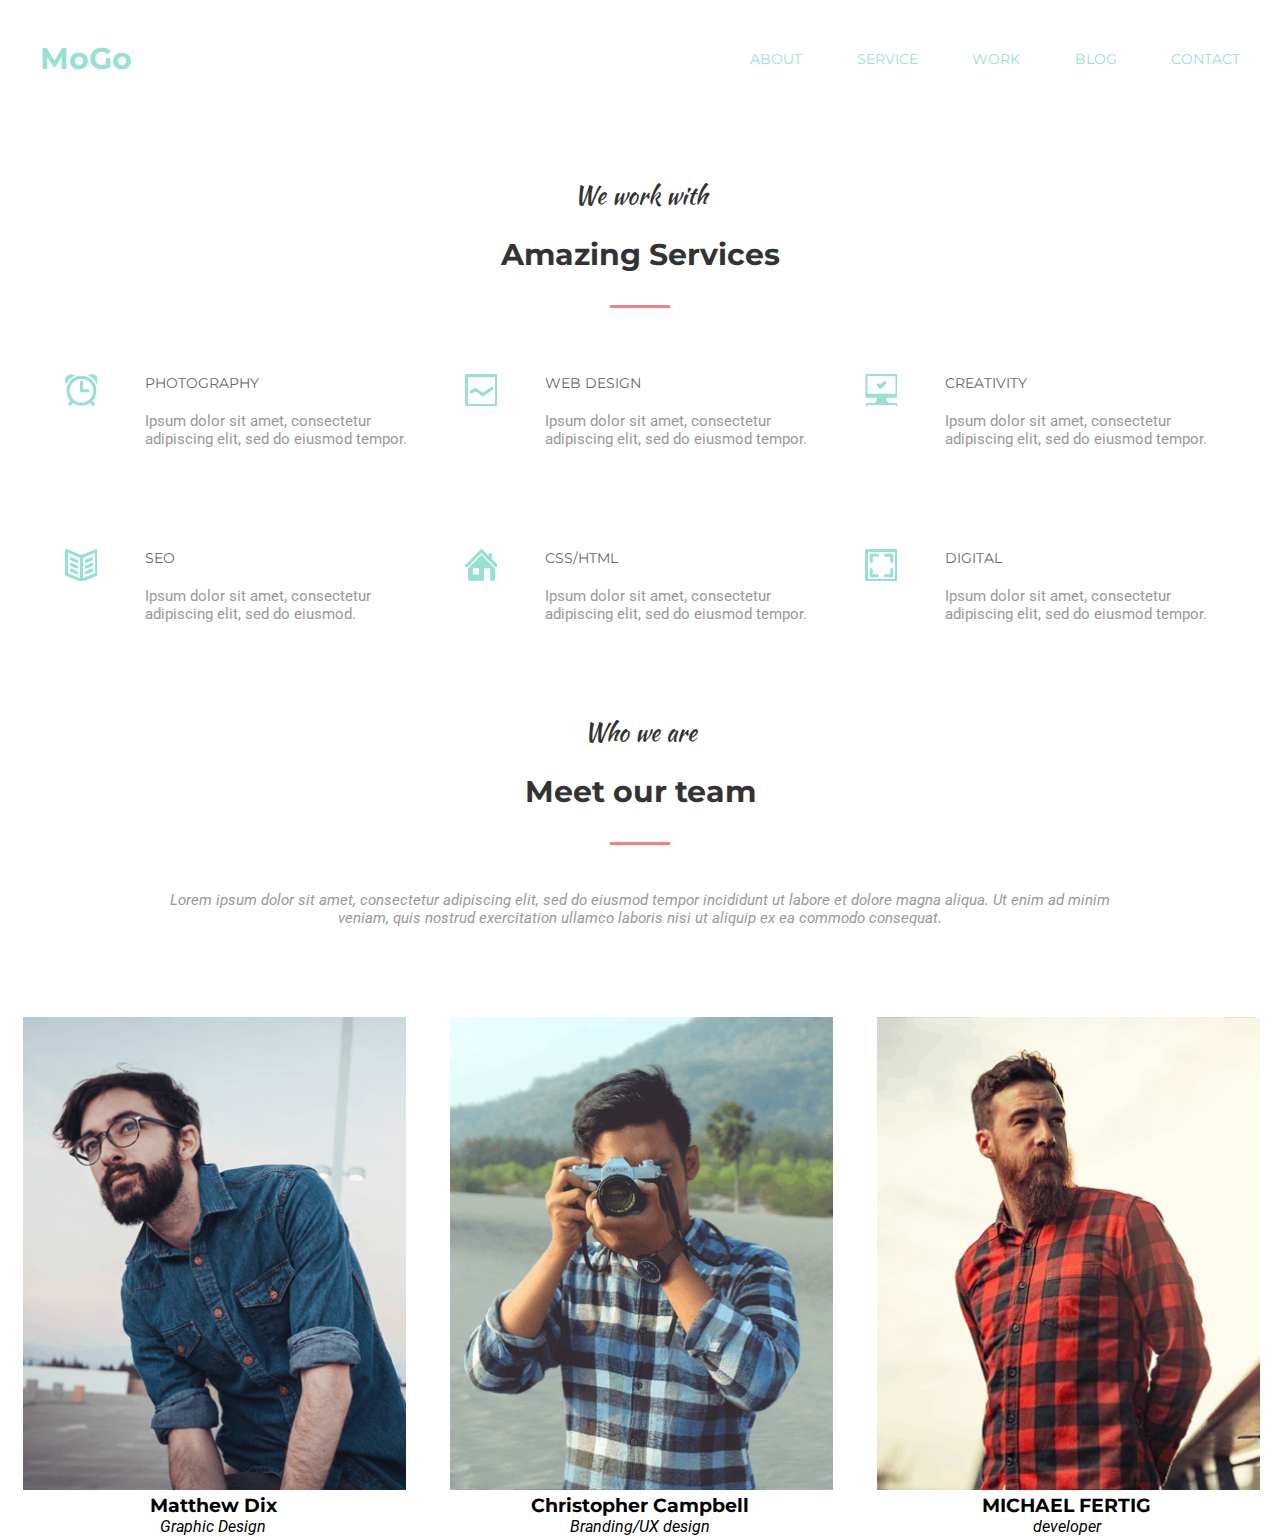
==== module5/index.html @ 80925003 "module5" ====
<!DOCTYPE html>
<html lang="en">
<head>
    <meta charset="UTF-8">
    <meta name="viewport" content="width=device-width, initial-scale=1.0">
    <title>Homework 5🤍</title>
    <link rel="stylesheet" href="./css/styles.css">
</head>
<body>
    <header class="header">
        <div class="header_wrapper">
            <h1 class="logo"><a class="logo_link">MoGo</a></h1>
            <nav class="navigation">
                <ul class="nav_menu">
                    <li class="menu_item"><a href="#" class="menu_item_link">About</a>
                   <ul class="sub_menu">
                       <li class="sub_menu_item"><a href="#" class="sub_menu_item_link">About</a></li>
                       <li class="sub_menu_item"><a href="#" class="sub_menu_item_link">About</a></li>
                       <li class="sub_menu_item"><a href="#" class="sub_menu_item_link">About</a></li>
                       <li class="sub_menu_item"><a href="#" class="sub_menu_item_link">About</a></li>
                       <li class="sub_menu_item"><a href="#" class="sub_menu_item_link">About</a></li>
                   </ul> 
                    </li>
                    <li class="menu_item"><a href="#" class="menu_item_link">service</a>
                   <ul class="sub_menu">
                       <li class="sub_menu_item"><a href="#" class="sub_menu_item_link">service</a></li>
                       <li class="sub_menu_item"><a href="#" class="sub_menu_item_link">service</a></li>
                       <li class="sub_menu_item"><a href="#" class="sub_menu_item_link">service</a></li>
                       <li class="sub_menu_item"><a href="#" class="sub_menu_item_link">service</a></li>
                       <li class="sub_menu_item"><a href="#" class="sub_menu_item_link">service</a></li>
                   </ul> 
                    </li>
                    <li class="menu_item"><a href="#" class="menu_item_link">work</a>
                   <ul class="sub_menu">
                       <li class="sub_menu_item"><a href="#" class="sub_menu_item_link">work</a></li>
                       <li class="sub_menu_item"><a href="#" class="sub_menu_item_link">work</a></li>
                       <li class="sub_menu_item"><a href="#" class="sub_menu_item_link">work</a></li>
                       <li class="sub_menu_item"><a href="#" class="sub_menu_item_link">work</a></li>
                       <li class="sub_menu_item"><a href="#" class="sub_menu_item_link">work</a></li>
                   </ul> 
                    </li>
                    <li class="menu_item"><a href="#" class="menu_item_link">blog</a>
                   <ul class="sub_menu">
                       <li class="sub_menu_item"><a href="#" class="sub_menu_item_link">blog</a></li>
                       <li class="sub_menu_item"><a href="#" class="sub_menu_item_link">blog</a></li>
                       <li class="sub_menu_item"><a href="#" class="sub_menu_item_link">blog</a></li>
                       <li class="sub_menu_item"><a href="#" class="sub_menu_item_link">blog</a></li>
                       <li class="sub_menu_item"><a href="#" class="sub_menu_item_link">blog</a></li>
                   </ul> 
                    </li>
                    <li class="menu_item"><a href="#" class="menu_item_link">contact</a>
                   <ul class="sub_menu">
                       <li class="sub_menu_item"><a href="#" class="sub_menu_item_link">contact</a></li>
                       <li class="sub_menu_item"><a href="#" class="sub_menu_item_link">contact</a></li>
                       <li class="sub_menu_item"><a href="#" class="sub_menu_item_link">contact</a></li>
                       <li class="sub_menu_item"><a href="#" class="sub_menu_item_link">contact</a></li>
                       <li class="sub_menu_item"><a href="#" class="sub_menu_item_link">contact</a></li>
                   </ul> 
                    </li>
                </ul>
            </nav>
        </div>
    </header>
    <main class="main">
        <div class="main_wrapper">
            <div class="work">
                <div class="work_wrapper">
                <h3 class="work_text">We work with</h3>
                <h2 class="work_subText">Amazing Services</h2>
            </div>
            </div>
            <section class="services">

                <div class="services_wrapper">
                <div class="services_div alarm">
                    <div class="services_text_wapper">
                    <h2 class="services_div_zag">Photography</h2>
                    <p class="services_div_content">Ipsum dolor sit amet, consectetur adipiscing elit, sed do eiusmod tempor.</p>
                    </div>
                </div>
                <div class="services_div line_graph">
                    <div class="services_text_wapper">
                    <h2 class="services_div_zag">Web Design</h2>
                    <p class="services_div_content">Ipsum dolor sit amet, consectetur adipiscing elit, sed do eiusmod tempor.</p>
                    </div>
                </div>
                <div class="services_div computer">
                    <div class="services_text_wapper">
                    <h2 class="services_div_zag">Creativity</h2>
                    <p class="services_div_content">Ipsum dolor sit amet, consectetur adipiscing elit, sed do eiusmod tempor.</p>
                    </div>
                </div>
                <div class="services_div margin_bottom book">
                    <div class="services_text_wapper">
                    <h2 class="services_div_zag">seo</h2>
                    <p class="services_div_content">Ipsum dolor sit amet, consectetur adipiscing elit, sed do eiusmod.</p>
                    </div>
                </div>
                <div class="services_div margin_bottom home">
                    <div class="services_text_wapper">
                    <h2 class="services_div_zag">Css/Html</h2>
                    <p class="services_div_content">Ipsum dolor sit amet, consectetur adipiscing elit, sed do eiusmod tempor.</p>
                    </div>
                </div>
                <div class="services_div margin_bottom photo">
                    <div class="services_text_wapper">
                    <h2 class="services_div_zag">digital</h2>
                    <p class="services_div_content">Ipsum dolor sit amet, consectetur adipiscing elit, sed do eiusmod tempor.</p>
                    </div>
                </div>
            </div>
            </div>
        </div>
    </section>
            <div class="are">
                <div class="are_wrapper">
                <h3 class="are_upper_text">Who we are</h3>
                <h2 class="are_text">Meet our team</h2>
            </div>
            <div class="are_sub_text_wrapper">
            <p class="are_sub_text">Lorem ipsum dolor sit amet, consectetur adipiscing elit, sed do eiusmod tempor incididunt ut labore et dolore magna aliqua. Ut enim ad minim veniam, quis nostrud exercitation ullamco laboris nisi ut aliquip ex ea commodo consequat. </p>
        </div>    
        </div>
        <div class="team">
            <div class="cards_wrapper">
                <div class="card">
                    <div class="card_cont">
    
                        <img class="teamFoto" src="./imges/Layer1.png" alt="bad_file">
    
                        <div class="teamCardGradient">
    
                        <div class="social">
                            <a class="social_link" href="#">
                                <img class="social_icon" src="./imges/facebook.png" alt="bad_file">
                            </a>
                            <a class="social_link" href="#">
                                <img class="social_icon" src="./imges/twitter.png" alt="bad_file">
                            </a>
                            <a class="social_link" href="#">
                                <img class="social_icon" src="./imges/pinterest.png" alt="bad_file">
                            </a>
                            <a class="social_link" href="#">
                                <img class="social_icon" src="./imges/instagram.png" alt="bad_file">
                            </a>
                        </div>
                    </div>
                        
                    </div>
                    <h3 class="name">Matthew Dix</h3>
                        <p class="profesion">Graphic Design</p>
                </div>
                <div class="card">
                    <div class="card_cont">
    
                        <img class="teamFoto" src="./imges/Layer2.png" alt="bad_file">
    
                        <div class="teamCardGradient">
    
                        <div class="social">
                            <a class="social_link" href="#">
                                <img class="social_icon" src="./imges/facebook.png" alt="bad_file">
                            </a>
                            <a class="social_link" href="#">
                                <img class="social_icon" src="./imges/twitter.png" alt="bad_file">
                            </a>
                            <a class="social_link" href="#">
                                <img class="social_icon" src="./imges/pinterest.png" alt="bad_file">
                            </a>
                            <a class="social_link" href="#">
                                <img class="social_icon" src="./imges/instagram.png" alt="bad_file">
                            </a>
                        </div>
                    </div>
                        
                    </div>
                    <h3 class="name">Christopher Campbell</h3>
                        <p class="profesion">Branding/UX design</p>
                </div>
                <div class="card">
                    <div class="card_cont">
    
                        <img class="teamFoto" src="./imges/Layer3.png" alt="bad_file">
    
                        <div class="teamCardGradient">
    
                        <div class="social">
                            <a class="social_link" href="#">
                                <img class="social_icon" src="./imges/facebook.png" alt="bad_file">
                            </a>
                            <a class="social_link" href="#">
                                <img class="social_icon" src="./imges/twitter.png" alt="bad_file">
                            </a>
                            <a class="social_link" href="#">
                                <img class="social_icon" src="./imges/pinterest.png" alt="bad_file">
                            </a>
                            <a class="social_link" href="#">
                                <img class="social_icon" src="./imges/instagram.png" alt="bad_file">
                            </a>
                        </div>
                    </div>
                        
                    </div>
                    <h3 class="name">MICHAEL FERTIG</h3>
                        <p class="profesion">developer</p>
                </div>
            </div>
            
        </div>
            </div>
        </div>
    </main>
</body>

</html>
---- module5/css/styles.css ----
@import "./reset.css";

@import "./navigation.css";

@import "./amazing.css";

@import "./team.css";

@import url('https://fonts.googleapis.com/css2?family=Montserrat:wght@100;200;300;400;500;600;700;800;900&display=swap');

@import url('https://fonts.googleapis.com/css2?family=Kaushan+Script&display=swap');

@import url('https://fonts.googleapis.com/css2?family=Roboto:wght@100;300;400;500;700;900&display=swap');
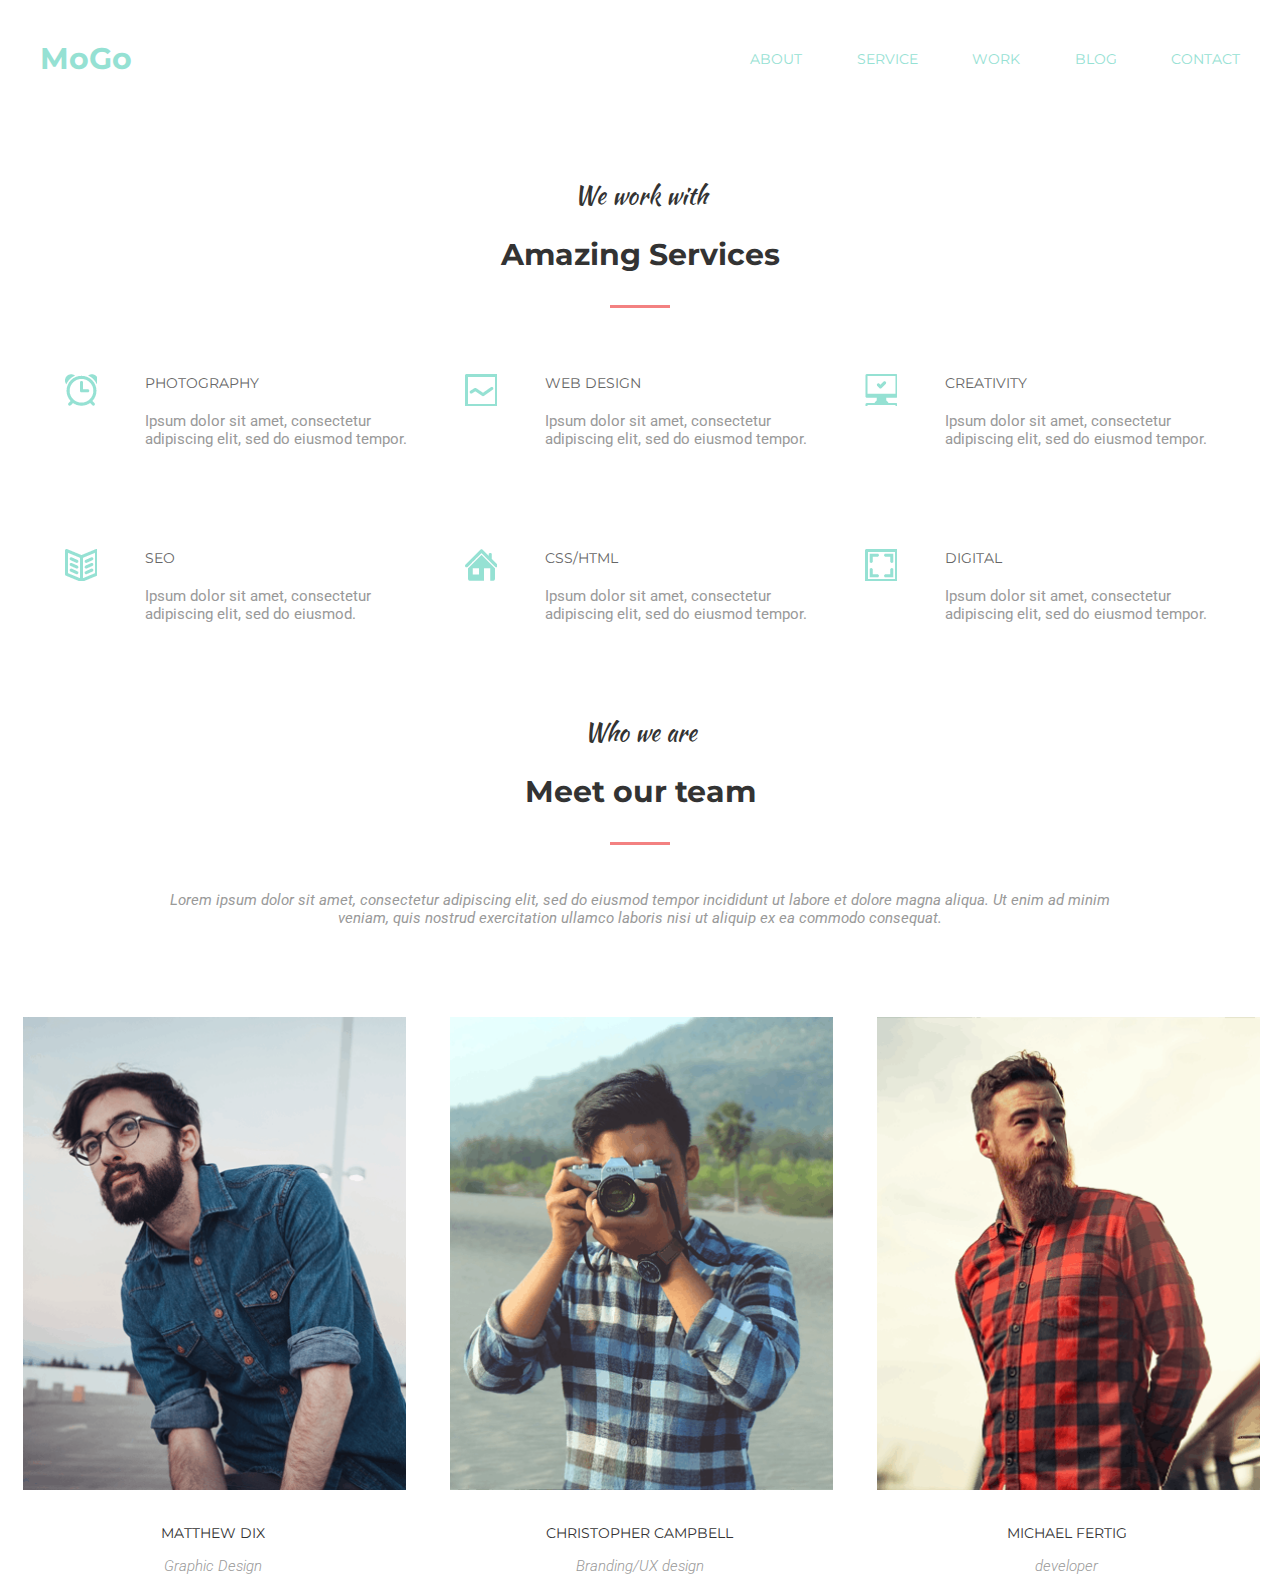
==== commit fddda066: "module5" ====
--- a/module5/index.html
+++ b/module5/index.html
@@ -109,9 +109,7 @@
                     </div>
                 </div>
             </div>
-            </div>
-        </div>
-    </section>
+            </section>
             <div class="are">
                 <div class="are_wrapper">
                 <h3 class="are_upper_text">Who we are</h3>
@@ -205,11 +203,9 @@
                         <p class="profesion">developer</p>
                 </div>
             </div>
-            
+            </div>
         </div>
-            </div>
-        </div>
-    </main>
+        </main>
 </body>
 
 </html>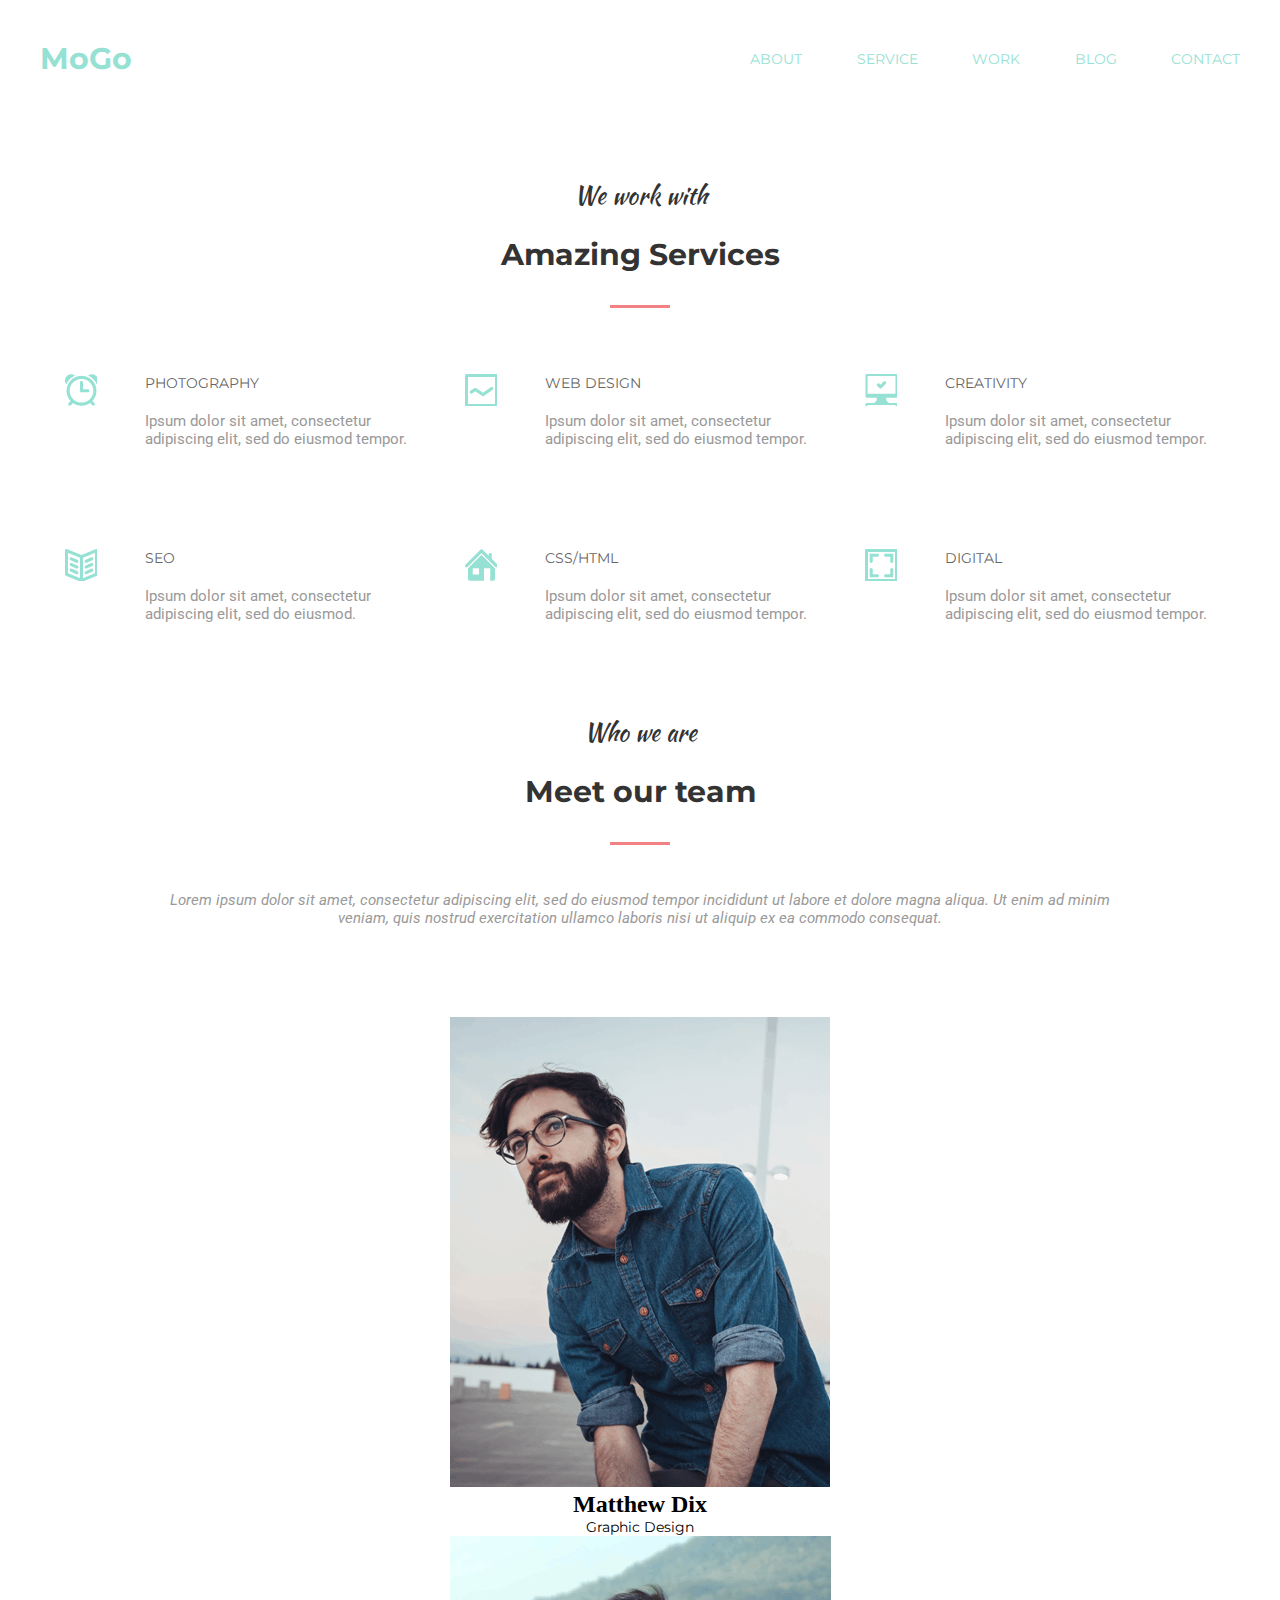
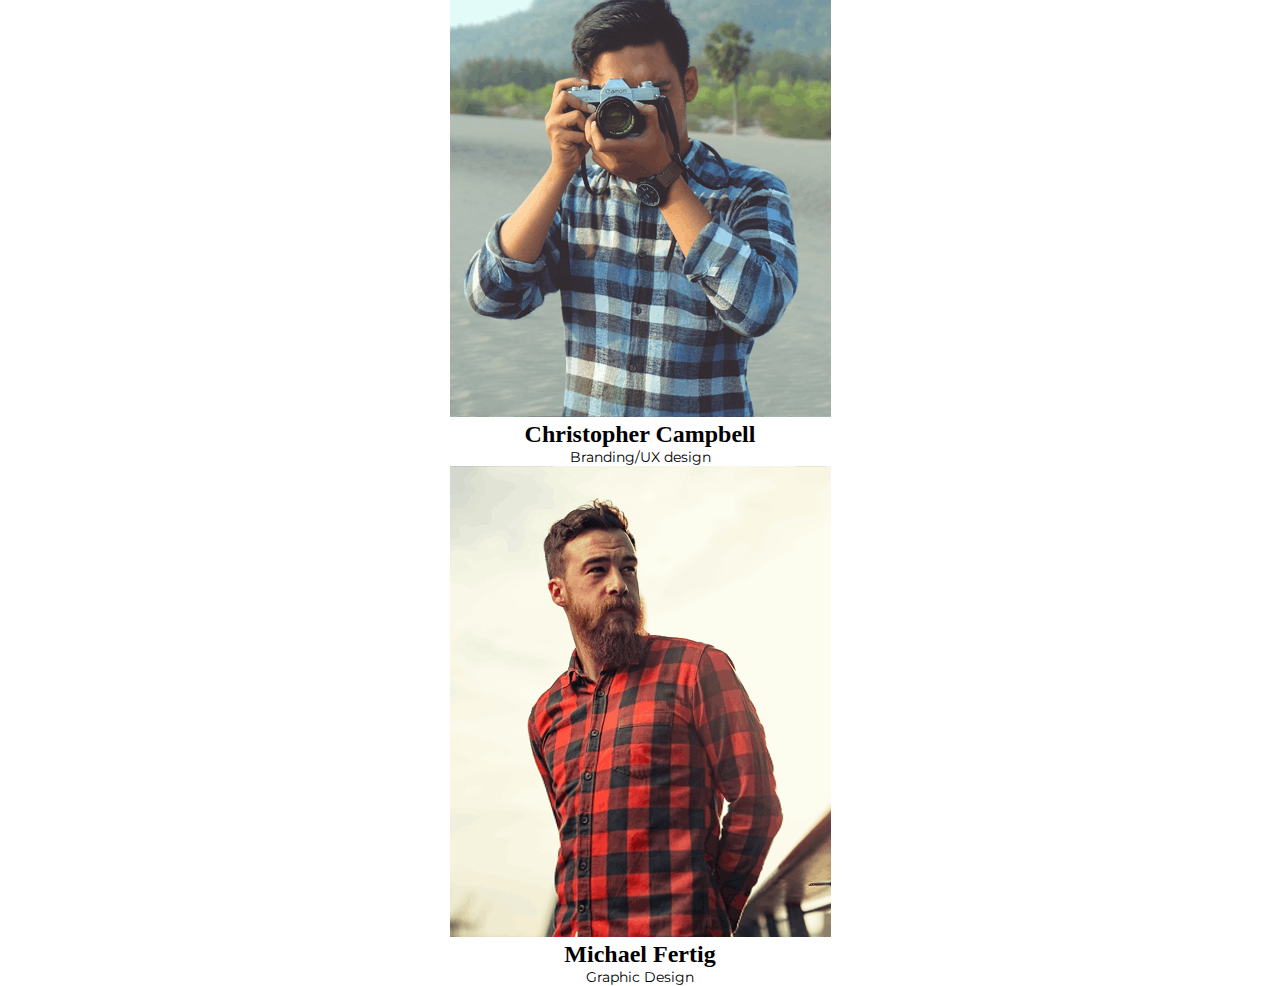
==== commit 5ff828b5: "m5" ====
--- a/module5/index.html
+++ b/module5/index.html
@@ -62,7 +62,6 @@
         </div>
     </header>
     <main class="main">
-        <div class="main_wrapper">
             <div class="work">
                 <div class="work_wrapper">
                 <h3 class="work_text">We work with</h3>
@@ -110,102 +109,40 @@
                 </div>
             </div>
             </section>
-            <div class="are">
-                <div class="are_wrapper">
-                <h3 class="are_upper_text">Who we are</h3>
-                <h2 class="are_text">Meet our team</h2>
+            <section class="team">
+                <div class="are">
+                    <div class="are_wrapper">
+                    <h3 class="are_upper_text">Who we are</h3>
+                    <h2 class="are_text">Meet our team</h2>
+                </div>
+                <div class="are_sub_text_wrapper">
+                <p class="are_sub_text">Lorem ipsum dolor sit amet, consectetur adipiscing elit, sed do eiusmod tempor incididunt ut labore et dolore magna aliqua. Ut enim ad minim veniam, quis nostrud exercitation ullamco laboris nisi ut aliquip ex ea commodo consequat. </p>
+            </div>    
             </div>
-            <div class="are_sub_text_wrapper">
-            <p class="are_sub_text">Lorem ipsum dolor sit amet, consectetur adipiscing elit, sed do eiusmod tempor incididunt ut labore et dolore magna aliqua. Ut enim ad minim veniam, quis nostrud exercitation ullamco laboris nisi ut aliquip ex ea commodo consequat. </p>
-        </div>    
-        </div>
-        <div class="team">
-            <div class="cards_wrapper">
-                <div class="card">
-                    <div class="card_cont">
-    
-                        <img class="teamFoto" src="./imges/Layer1.png" alt="bad_file">
-    
-                        <div class="teamCardGradient">
-    
-                        <div class="social">
-                            <a class="social_link" href="#">
-                                <img class="social_icon" src="./imges/facebook.png" alt="bad_file">
-                            </a>
-                            <a class="social_link" href="#">
-                                <img class="social_icon" src="./imges/twitter.png" alt="bad_file">
-                            </a>
-                            <a class="social_link" href="#">
-                                <img class="social_icon" src="./imges/pinterest.png" alt="bad_file">
-                            </a>
-                            <a class="social_link" href="#">
-                                <img class="social_icon" src="./imges/instagram.png" alt="bad_file">
-                            </a>
-                        </div>
+                <div class="team_wrapper">
+                    <div class="team_div">
+                    <img src="./imges/Layer1.png" alt="Bad_file" class="team_img">
+                    <div class="team_text_wrapper">
+                        <h2 class="team_text">Matthew Dix</h2>
+                        <h3 class="team_sub_text">Graphic Design</h3>
                     </div>
-                        
                     </div>
-                    <h3 class="name">Matthew Dix</h3>
-                        <p class="profesion">Graphic Design</p>
+                    <div class="team_div">
+                    <img src="./imges/Layer2.png" alt="Bad_file" class="team_img">
+                    <div class="team_text_wrapper">
+                        <h2 class="team_text">Christopher Campbell</h2>
+                        <h3 class="team_sub_text">Branding/UX design</h3>
+                    </div>
+                    </div>
+                    <div class="team_div">
+                    <img src="./imges/Layer3.png" alt="Bad_file" class="team_img">
+                    <div class="team_text_wrapper">
+                        <h2 class="team_text">Michael Fertig </h2>
+                        <h3 class="team_sub_text">Graphic Design</h3>
+                    </div>
+                    </div>
                 </div>
-                <div class="card">
-                    <div class="card_cont">
-    
-                        <img class="teamFoto" src="./imges/Layer2.png" alt="bad_file">
-    
-                        <div class="teamCardGradient">
-    
-                        <div class="social">
-                            <a class="social_link" href="#">
-                                <img class="social_icon" src="./imges/facebook.png" alt="bad_file">
-                            </a>
-                            <a class="social_link" href="#">
-                                <img class="social_icon" src="./imges/twitter.png" alt="bad_file">
-                            </a>
-                            <a class="social_link" href="#">
-                                <img class="social_icon" src="./imges/pinterest.png" alt="bad_file">
-                            </a>
-                            <a class="social_link" href="#">
-                                <img class="social_icon" src="./imges/instagram.png" alt="bad_file">
-                            </a>
-                        </div>
-                    </div>
-                        
-                    </div>
-                    <h3 class="name">Christopher Campbell</h3>
-                        <p class="profesion">Branding/UX design</p>
-                </div>
-                <div class="card">
-                    <div class="card_cont">
-    
-                        <img class="teamFoto" src="./imges/Layer3.png" alt="bad_file">
-    
-                        <div class="teamCardGradient">
-    
-                        <div class="social">
-                            <a class="social_link" href="#">
-                                <img class="social_icon" src="./imges/facebook.png" alt="bad_file">
-                            </a>
-                            <a class="social_link" href="#">
-                                <img class="social_icon" src="./imges/twitter.png" alt="bad_file">
-                            </a>
-                            <a class="social_link" href="#">
-                                <img class="social_icon" src="./imges/pinterest.png" alt="bad_file">
-                            </a>
-                            <a class="social_link" href="#">
-                                <img class="social_icon" src="./imges/instagram.png" alt="bad_file">
-                            </a>
-                        </div>
-                    </div>
-                        
-                    </div>
-                    <h3 class="name">MICHAEL FERTIG</h3>
-                        <p class="profesion">developer</p>
-                </div>
-            </div>
-            </div>
-        </div>
-        </main>
+            </section>
 </body>
 
 </html>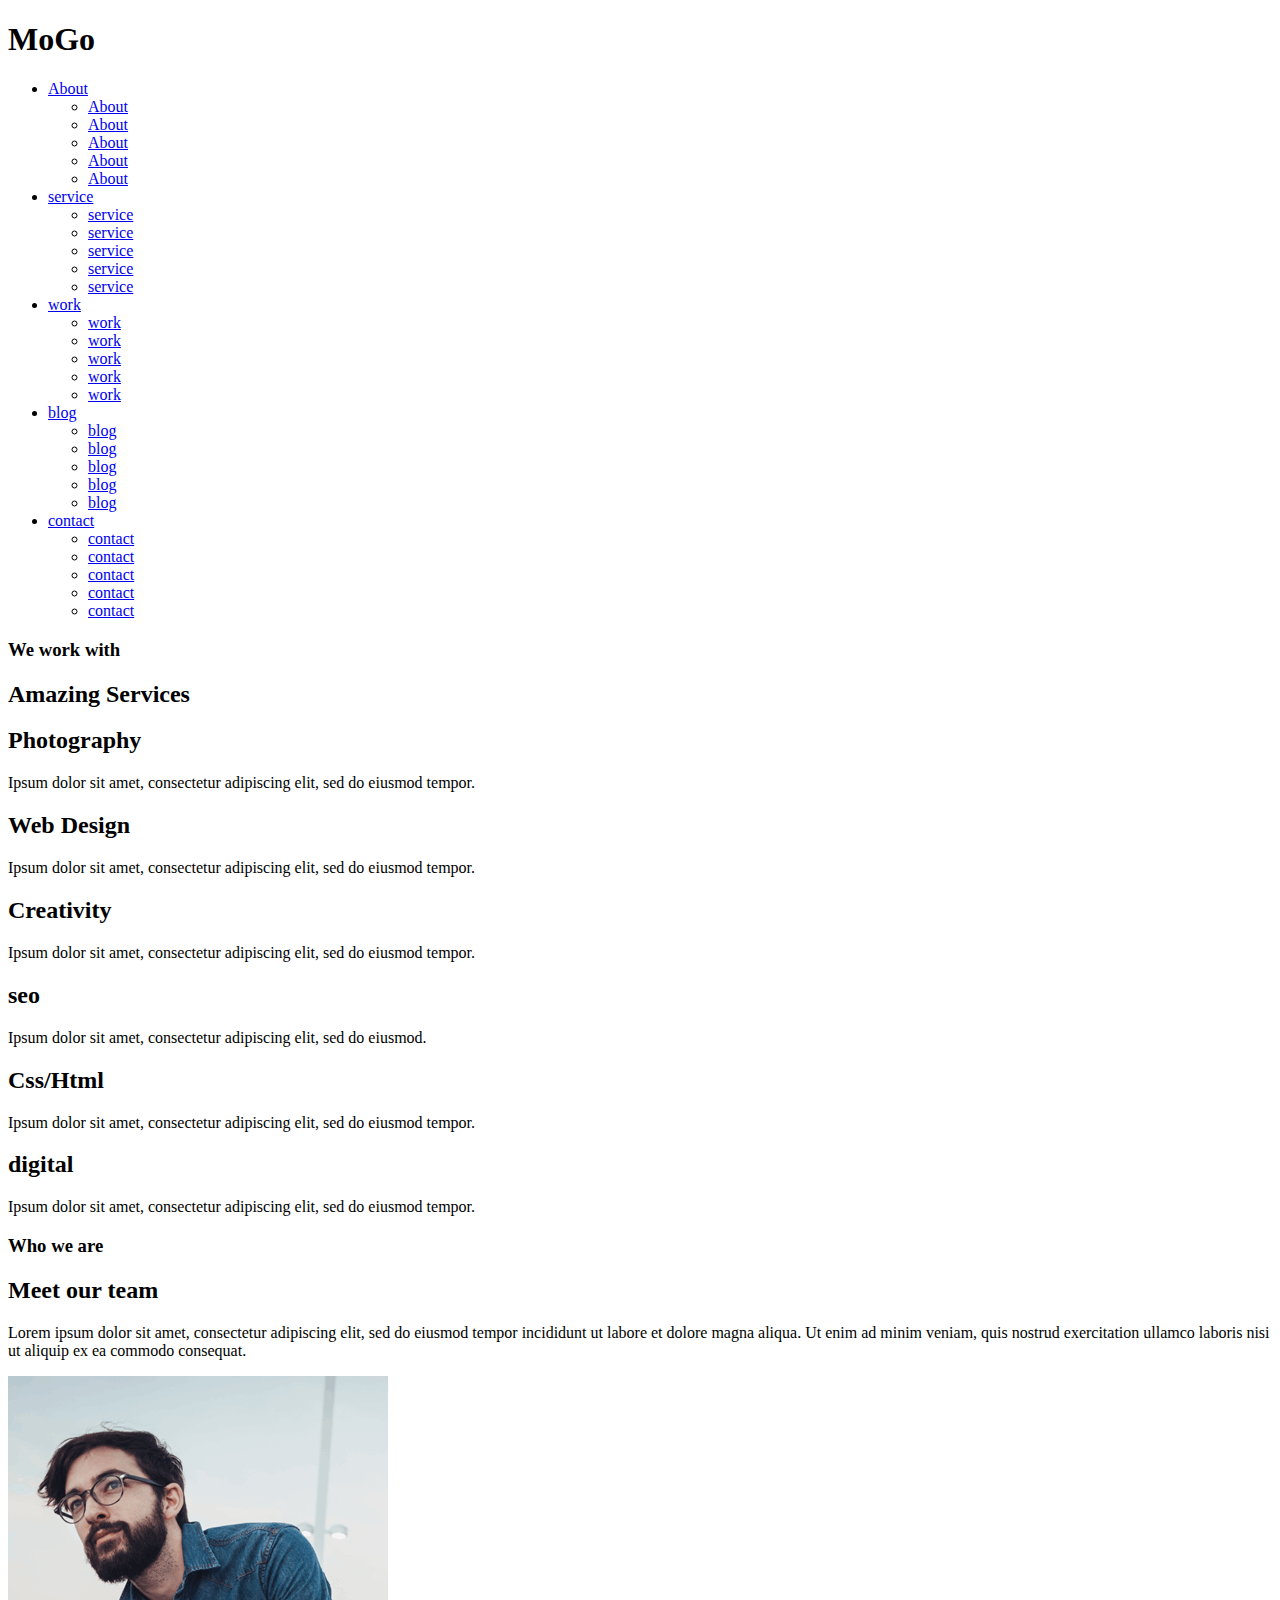
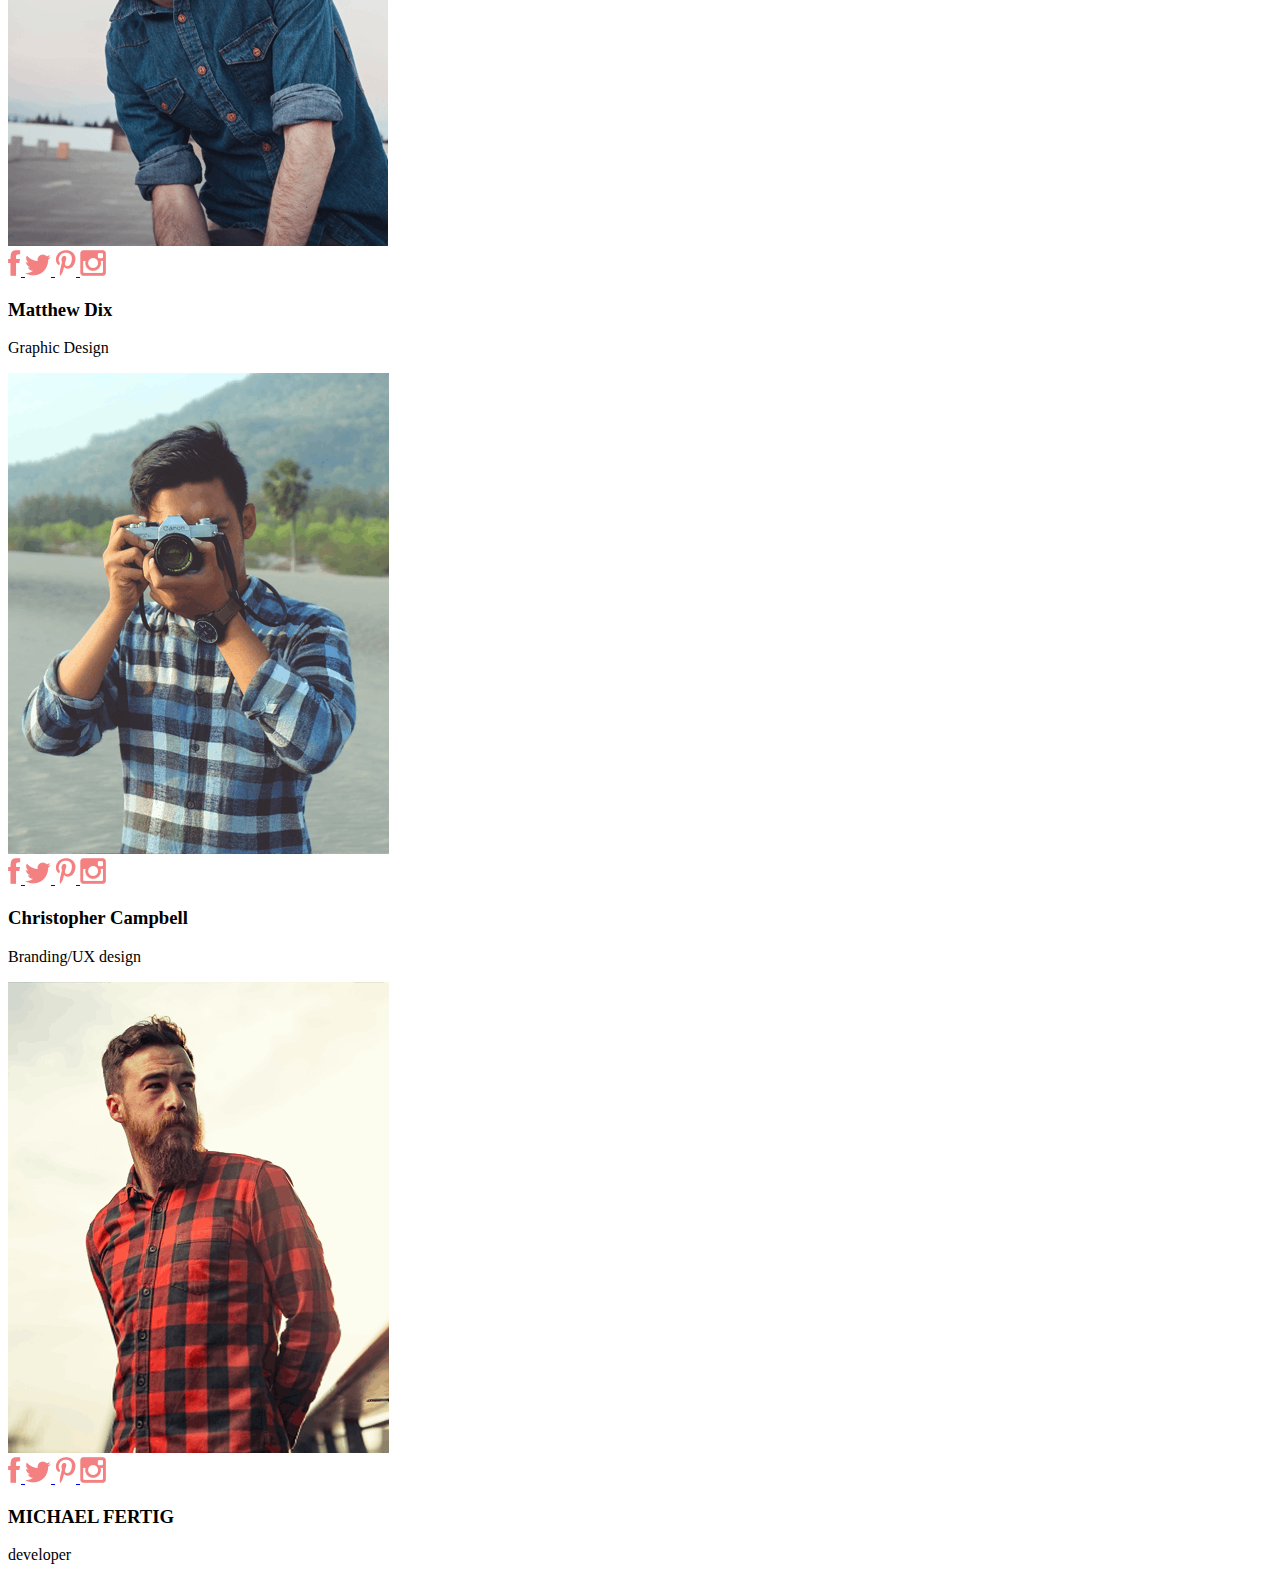
==== commit cb4cf37a: "module5fix" ====
--- a/module5/index.html
+++ b/module5/index.html
@@ -4,7 +4,7 @@
     <meta charset="UTF-8">
     <meta name="viewport" content="width=device-width, initial-scale=1.0">
     <title>Homework 5🤍</title>
-    <link rel="stylesheet" href="./css/styles.css">
+    <link rel="stylesheet" href="./CSS/styles.css">
 </head>
 <body>
     <header class="header">
@@ -62,14 +62,14 @@
         </div>
     </header>
     <main class="main">
+        <div class="main_wrapper">
+            <div class="main_section_work">
             <div class="work">
                 <div class="work_wrapper">
                 <h3 class="work_text">We work with</h3>
                 <h2 class="work_subText">Amazing Services</h2>
             </div>
             </div>
-            <section class="services">
-
                 <div class="services_wrapper">
                 <div class="services_div alarm">
                     <div class="services_text_wapper">
@@ -109,40 +109,104 @@
                 </div>
             </div>
             </section>
-            <section class="team">
-                <div class="are">
-                    <div class="are_wrapper">
-                    <h3 class="are_upper_text">Who we are</h3>
-                    <h2 class="are_text">Meet our team</h2>
-                </div>
-                <div class="are_sub_text_wrapper">
-                <p class="are_sub_text">Lorem ipsum dolor sit amet, consectetur adipiscing elit, sed do eiusmod tempor incididunt ut labore et dolore magna aliqua. Ut enim ad minim veniam, quis nostrud exercitation ullamco laboris nisi ut aliquip ex ea commodo consequat. </p>
-            </div>    
-            </div>
-                <div class="team_wrapper">
-                    <div class="team_div">
-                    <img src="./imges/Layer1.png" alt="Bad_file" class="team_img">
-                    <div class="team_text_wrapper">
-                        <h2 class="team_text">Matthew Dix</h2>
-                        <h3 class="team_sub_text">Graphic Design</h3>
-                    </div>
-                    </div>
-                    <div class="team_div">
-                    <img src="./imges/Layer2.png" alt="Bad_file" class="team_img">
-                    <div class="team_text_wrapper">
-                        <h2 class="team_text">Christopher Campbell</h2>
-                        <h3 class="team_sub_text">Branding/UX design</h3>
-                    </div>
-                    </div>
-                    <div class="team_div">
-                    <img src="./imges/Layer3.png" alt="Bad_file" class="team_img">
-                    <div class="team_text_wrapper">
-                        <h2 class="team_text">Michael Fertig </h2>
-                        <h3 class="team_sub_text">Graphic Design</h3>
-                    </div>
-                    </div>
-                </div>
-            </section>
+            <section class="mein_section_team">
+            <div class="are">
+                <div class="are_wrapper">
+                <h3 class="are_upper_text">Who we are</h3>
+                <h2 class="are_text">Meet our team</h2>
+            </div>
+            <div class="are_sub_text_wrapper">
+            <p class="are_sub_text">Lorem ipsum dolor sit amet, consectetur adipiscing elit, sed do eiusmod tempor incididunt ut labore et dolore magna aliqua. Ut enim ad minim veniam, quis nostrud exercitation ullamco laboris nisi ut aliquip ex ea commodo consequat. </p>
+        </div>    
+        </div>
+        <div class="team">            
+            <div class="cards_wrapper">
+                <div class="card">
+                    <div class="card_cont">
+    
+                        <img class="teamFoto" src="./imges/Layer1.png" alt="bad_file">
+    
+                        <div class="teamCardGradient">
+    
+                        <div class="social">
+                            <a class="social_link" href="#">
+                                <img class="social_icon" src="./imges/facebook.png" alt="bad_file">
+                            </a>
+                            <a class="social_link" href="#">
+                                <img class="social_icon" src="./imges/twitter.png" alt="bad_file">
+                            </a>
+                            <a class="social_link" href="#">
+                                <img class="social_icon" src="./imges/pinterest.png" alt="bad_file">
+                            </a>
+                            <a class="social_link" href="#">
+                                <img class="social_icon" src="./imges/instagram.png" alt="bad_file">
+                            </a>
+                        </div>
+                    </div>
+                        
+                    </div>
+                    <h3 class="name">Matthew Dix</h3>
+                        <p class="profesion">Graphic Design</p>
+                </div>
+                <div class="card">
+                    <div class="card_cont">
+    
+                        <img class="teamFoto" src="./imges/Layer2.png" alt="bad_file">
+    
+                        <div class="teamCardGradient">
+    
+                        <div class="social">
+                            <a class="social_link" href="#">
+                                <img class="social_icon" src="./imges/facebook.png" alt="bad_file">
+                            </a>
+                            <a class="social_link" href="#">
+                                <img class="social_icon" src="./imges/twitter.png" alt="bad_file">
+                            </a>
+                            <a class="social_link" href="#">
+                                <img class="social_icon" src="./imges/pinterest.png" alt="bad_file">
+                            </a>
+                            <a class="social_link" href="#">
+                                <img class="social_icon" src="./imges/instagram.png" alt="bad_file">
+                            </a>
+                        </div>
+                    </div>
+                        
+                    </div>
+                    <h3 class="name">Christopher Campbell</h3>
+                        <p class="profesion">Branding/UX design</p>
+                </div>
+                <div class="card">
+                    <div class="card_cont">
+    
+                        <img class="teamFoto" src="./imges/Layer3.png" alt="bad_file">
+    
+                        <div class="teamCardGradient">
+    
+                        <div class="social">
+                            <a class="social_link" href="#">
+                                <img class="social_icon" src="./imges/facebook.png" alt="bad_file">
+                            </a>
+                            <a class="social_link" href="#">
+                                <img class="social_icon" src="./imges/twitter.png" alt="bad_file">
+                            </a>
+                            <a class="social_link" href="#">
+                                <img class="social_icon" src="./imges/pinterest.png" alt="bad_file">
+                            </a>
+                            <a class="social_link" href="#">
+                                <img class="social_icon" src="./imges/instagram.png" alt="bad_file">
+                            </a>
+                        </div>
+                    </div>
+                        
+                    </div>
+                    <h3 class="name">MICHAEL FERTIG</h3>
+                        <p class="profesion">developer</p>
+                </div>
+            </div>
+            </div>
+        </div>
+    </section>
+        </main>
 </body>
 
 </html>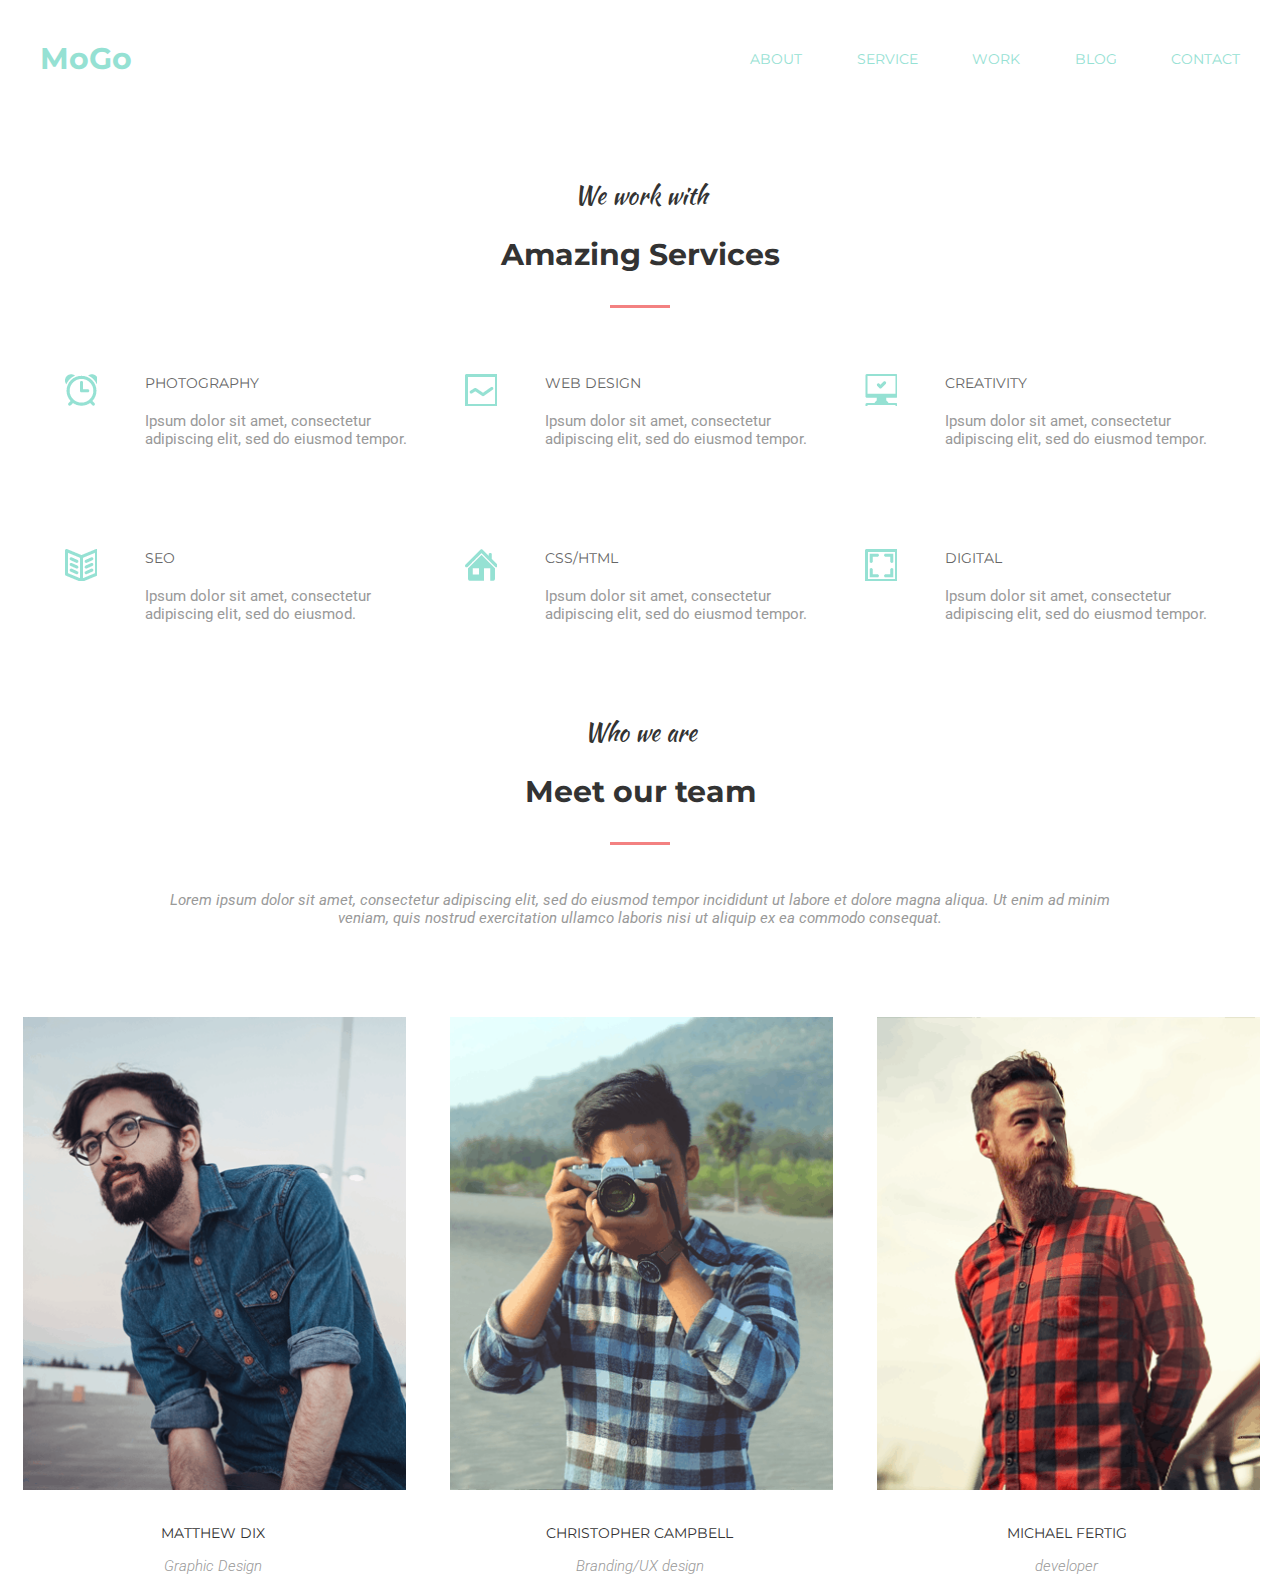
==== commit 586a37ee: "hw5" ====
--- a/module5/index.html
+++ b/module5/index.html
@@ -4,7 +4,7 @@
     <meta charset="UTF-8">
     <meta name="viewport" content="width=device-width, initial-scale=1.0">
     <title>Homework 5🤍</title>
-    <link rel="stylesheet" href="./CSS/styles.css">
+    <link rel="stylesheet" href="./css/styles.css">
 </head>
 <body>
     <header class="header">
@@ -63,7 +63,7 @@
     </header>
     <main class="main">
         <div class="main_wrapper">
-            <div class="main_section_work">
+            <section class="main_section_work">
             <div class="work">
                 <div class="work_wrapper">
                 <h3 class="work_text">We work with</h3>
--- a/module5/css/styles.css
+++ b/module5/css/styles.css
@@ -0,0 +1,13 @@
+@import "./reset.css";
+
+@import "./navigation.css";
+
+@import "./amazing.css";
+
+@import "./team.css";
+
+@import url('https://fonts.googleapis.com/css2?family=Montserrat:wght@100;200;300;400;500;600;700;800;900&display=swap');
+
+@import url('https://fonts.googleapis.com/css2?family=Kaushan+Script&display=swap');
+
+@import url('https://fonts.googleapis.com/css2?family=Roboto:wght@100;300;400;500;700;900&display=swap');
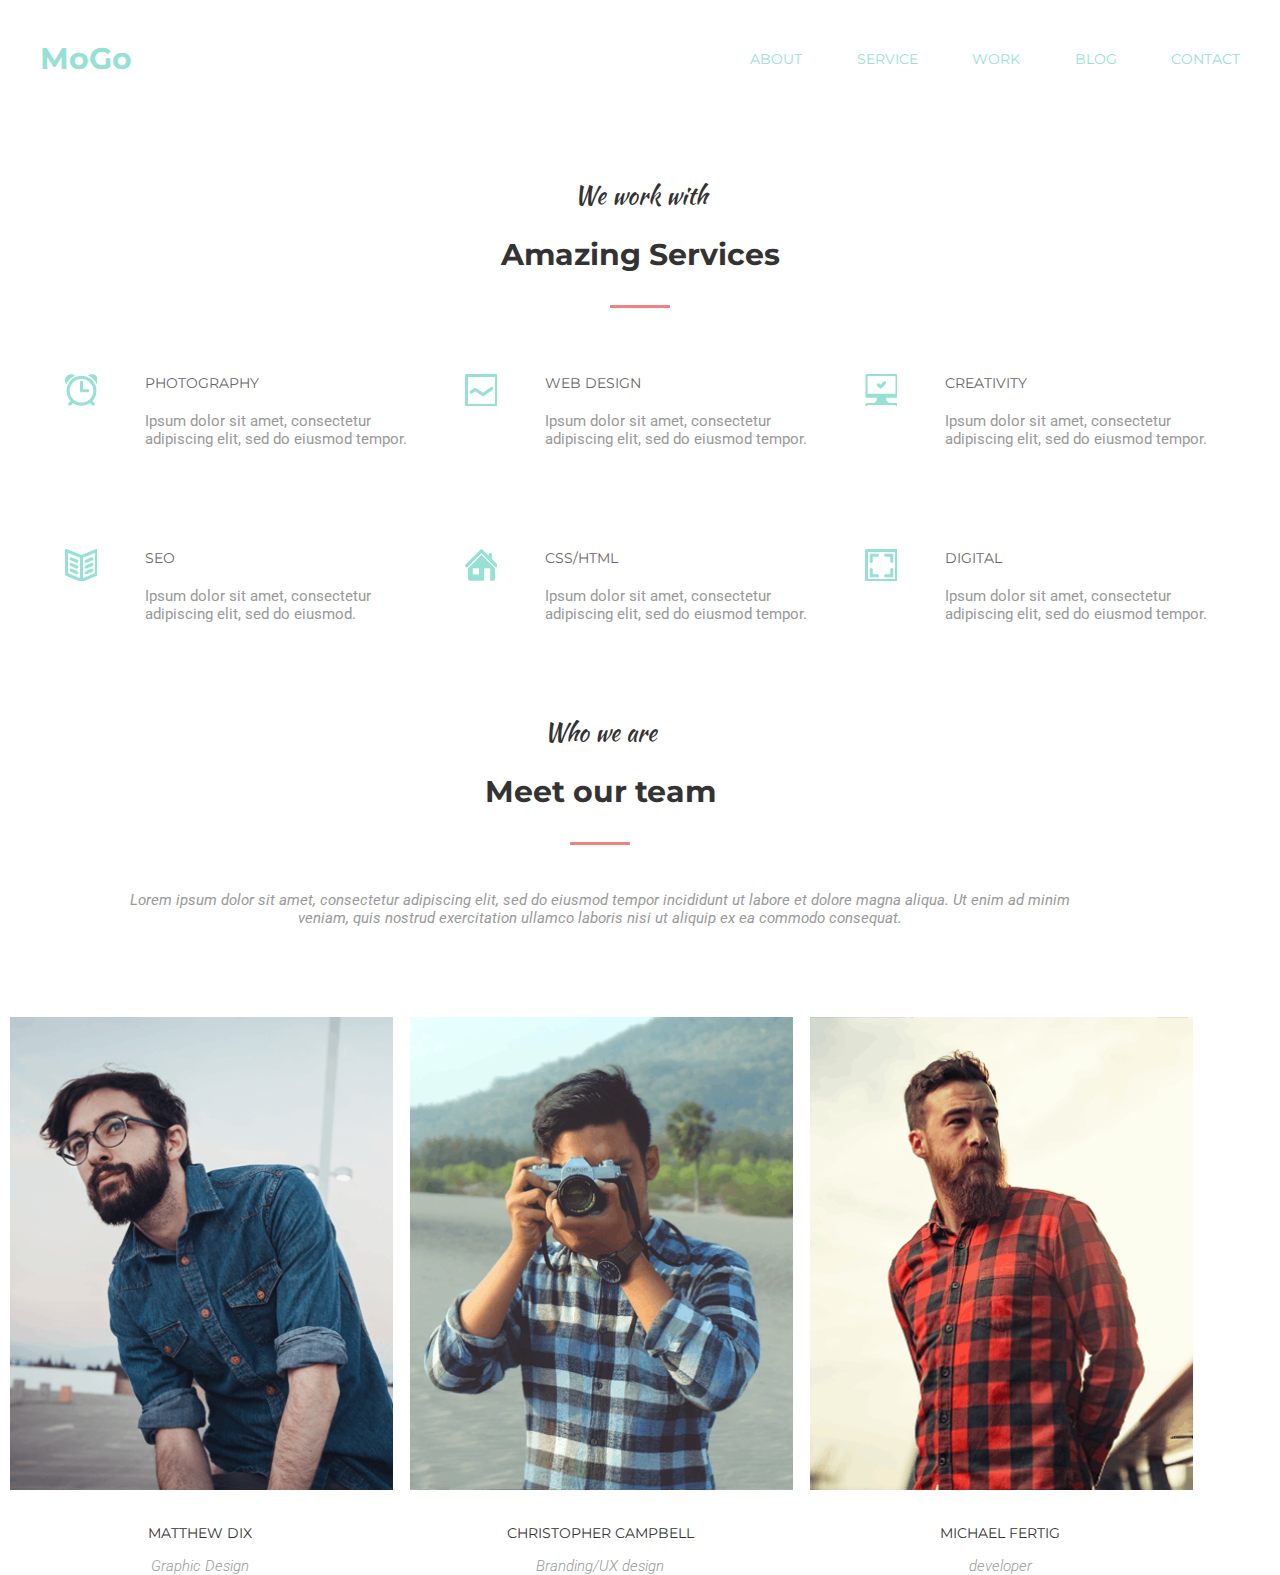
==== commit fe7aa996: "m5" ====
--- a/module5/index.html
+++ b/module5/index.html
@@ -109,7 +109,7 @@
                 </div>
             </div>
             </section>
-            <section class="mein_section_team">
+            <section class="main_section_team">
             <div class="are">
                 <div class="are_wrapper">
                 <h3 class="are_upper_text">Who we are</h3>
